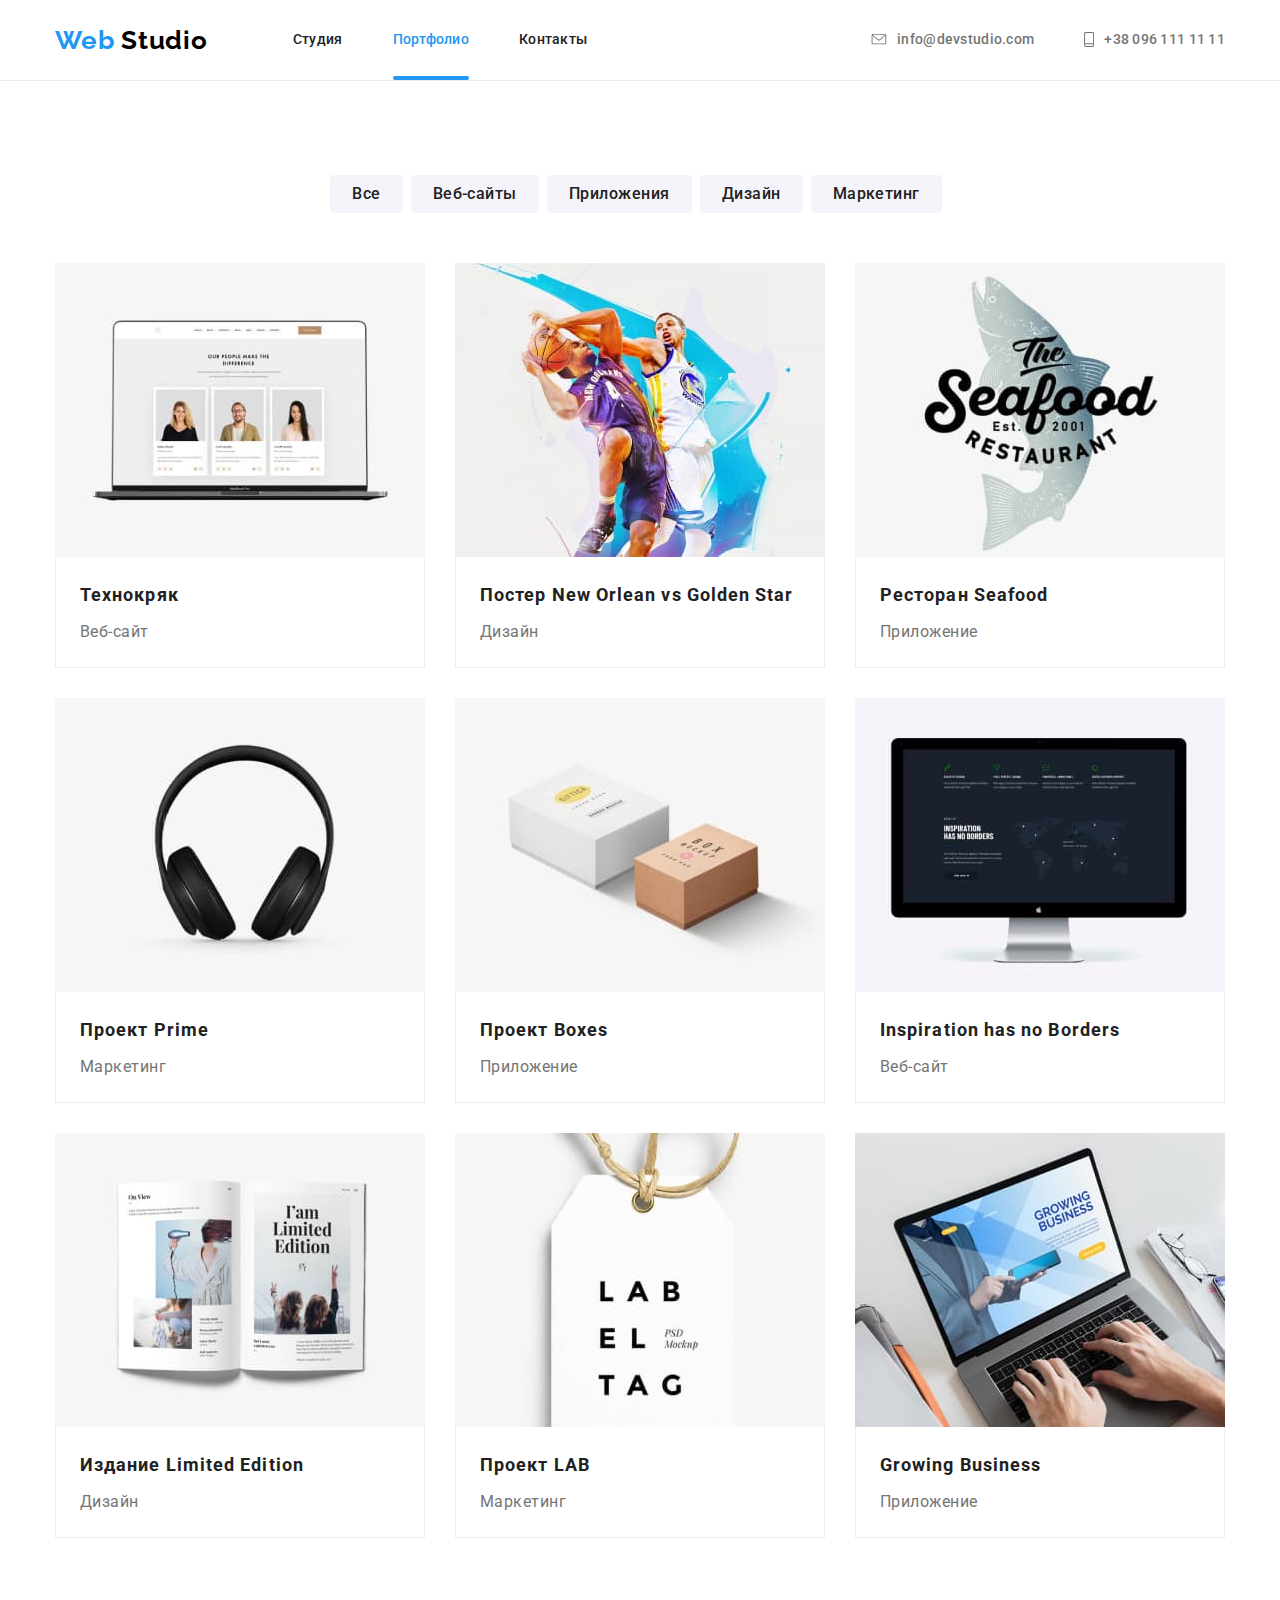
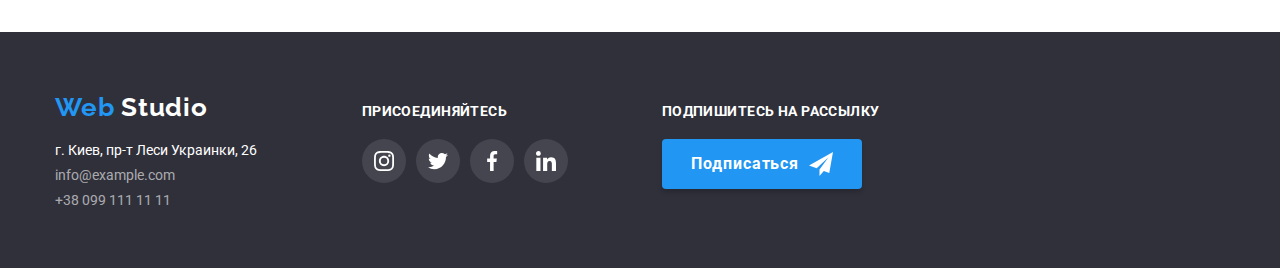
==== portfolio.html @ c721d7a6 "Добавлено файлы предыдущей работы" ====
<!DOCTYPE html>
<html lang="ru">
  <head>
    <meta charset="UTF-8" />
    <meta name="viewport" content="width=device-width, initial-scale=1.0" />
    <title lang="en">Portfolio</title>
    <link
      href="https://fonts.googleapis.com/css2?family=Raleway:wght@700&family=Roboto:wght@400;500;700;900&display=swap"
      rel="stylesheet"
    />
    <link rel="stylesheet" href="./css/styles.css" />
  </head>
  <body>
    <!-- ШАПКА САЙТА -->
    <header class="header">
      <div class="container">
        <nav class="navigation">
          <a class="logo-first-word link" href="./index.html" lang="en">
            <span class="logo-second-word">Web</span> Studio
          </a>
          <ul class="navigation-list list">
            <li class="navigation-list-li">
              <a class="navigation-list-item link" href="./index.html"
                >Студия</a
              >
            </li>
            <li class="navigation-list-li">
              <a
                class="navigation-list-item link headline"
                href="./portfolio.html"
                >Портфолио</a
              >
            </li>
            <li class="navigation-list-li">
              <a class="navigation-list-item link" href="">Контакты</a>
            </li>
          </ul>
        </nav>

        <address class="header-address">
          <ul class="header-address-list list">
            <li class="header-address-list-item">
              <a
                class="header-mail-link link"
                href="mailto:info@devstudio.com"
                lang="en"
              >
                <svg class="address-icons" width="16px" height="11px">
                  <use href="./images/sprite.svg#envelope"></use>
                </svg>
                info@devstudio.com
              </a>
            </li>
            <li class="header-address-list-item">
              <a class="header-tel-link link" href="tel:+380961111111">
                <svg class="address-icons" width="10px" height="15px">
                  <use href="./images/sprite.svg#tel"></use>
                </svg>
                +38 096 111 11 11
              </a>
            </li>
          </ul>
        </address>
      </div>
    </header>
    <main>
      <!-- ГАЛЕРЕЯ РАБОТ -->
      <div class="section container">
        <h1 hidden>Галерея работ</h1>
        <ul class="filter-list list">
          <li class="filter-list-items">
            <button class="filter-list-button" type="button">Все</button>
          </li>
          <li class="filter-list-items">
            <button class="filter-list-button" type="button">Веб-сайты</button>
          </li>
          <li class="filter-list-items">
            <button class="filter-list-button" type="button">Приложения</button>
          </li>
          <li class="filter-list-items">
            <button class="filter-list-button" type="button">Дизайн</button>
          </li>
          <li class="filter-list-items">
            <button class="filter-list-button" type="button">Маркетинг</button>
          </li>
        </ul>
        <ul class="gallery-list list">
          <li class="gallery-list-items">
            <a class="gallery-list-link link" href="">
              <div class="thumb">
                <img
                  class="gallery-img"
                  src="./images/our-works-gallery/techno-crack.jpg"
                  alt="Ноутбук с изображением"
                  width="370"
                  height="294"
                />
                <p class="gallery-list-text">
                  Технокряк это современная площадка распространения
                  коронавируса. Компании используют эту платформу для цифрового
                  шпионажа и атак на защищённые сервера конкурентов.
                </p>
              </div>
              <div class="gallery-list-subcontainer">
                <h2 class="gallery-list-titles">Технокряк</h2>
                <p class="gallery-list-description">Веб-сайт</p>
              </div>
            </a>
          </li>
          <li class="gallery-list-items">
            <a class="gallery-list-link link" href="">
              <div class="thumb">
                <img
                  class="gallery-img"
                  src="./images/our-works-gallery/poster-new-orlean-vs-golden-star.jpg"
                  alt="Два баскетболиста"
                  width="370"
                  height="294"
                />
                <p class="gallery-list-text">
                  Lorem ipsum dolor sit amet consectetur adipisicing elit.
                  Voluptas est quis odit saepe quasi! Excepturi doloribus ex
                  voluptates in quis laborum ab deleniti architecto qui.
                  Corrupti et enim veritatis quas!
                </p>
              </div>
              <div class="gallery-list-subcontainer">
                <h2 class="gallery-list-titles">
                  Постер <span lang="en">New Orlean vs Golden Star</span>
                </h2>
                <p class="gallery-list-description">Дизайн</p>
              </div>
            </a>
          </li>
          <li class="gallery-list-items">
            <a class="gallery-list-link link" href="">
              <div class="thumb">
                <img
                  class="gallery-img"
                  src="./images/our-works-gallery/restaurant-seafood.jpg"
                  alt="Изображение с логотипом ресторана"
                  width="370"
                  height="294"
                />
                <p class="gallery-list-text">
                  Lorem ipsum dolor sit amet consectetur adipisicing elit.
                  Voluptas est quis odit saepe quasi! Excepturi doloribus ex
                  voluptates in quis laborum ab deleniti architecto qui.
                  Corrupti et enim veritatis quas!
                </p>
              </div>
              <div class="gallery-list-subcontainer">
                <h2 class="gallery-list-titles">
                  Ресторан <span lang="en">Seafood</span>
                </h2>
                <p class="gallery-list-description">Приложение</p>
              </div>
            </a>
          </li>
          <li class="gallery-list-items">
            <a class="gallery-list-link link" href="">
              <div class="thumb">
                <img
                  class="gallery-img"
                  src="./images/our-works-gallery/project-prime.jpg"
                  alt="Черные наушники"
                  width="370"
                  height="294"
                />
                <p class="gallery-list-text">
                  Lorem ipsum dolor sit amet consectetur adipisicing elit.
                  Voluptas est quis odit saepe quasi! Excepturi doloribus ex
                  voluptates in quis laborum ab deleniti architecto qui.
                  Corrupti et enim veritatis quas!
                </p>
              </div>
              <div class="gallery-list-subcontainer">
                <h2 class="gallery-list-titles">
                  Проект <span lang="en">Prime</span>
                </h2>
                <p class="gallery-list-description">Маркетинг</p>
              </div>
            </a>
          </li>
          <li class="gallery-list-items">
            <a class="gallery-list-link link" href="">
              <div class="thumb">
                <img
                  class="gallery-img"
                  src="./images/our-works-gallery/project-boxes.jpg"
                  alt="Две коробки"
                  width="370"
                  height="294"
                />
                <p class="gallery-list-text">
                  Lorem ipsum dolor sit amet consectetur adipisicing elit.
                  Voluptas est quis odit saepe quasi! Excepturi doloribus ex
                  voluptates in quis laborum ab deleniti architecto qui.
                  Corrupti et enim veritatis quas!
                </p>
              </div>
              <div class="gallery-list-subcontainer">
                <h2 class="gallery-list-titles">
                  Проект <span lang="en">Boxes</span>
                </h2>
                <p class="gallery-list-description">Приложение</p>
              </div>
            </a>
          </li>
          <li class="gallery-list-items">
            <a class="gallery-list-link link" href="">
              <div class="thumb">
                <img
                  class="gallery-img"
                  src="./images/our-works-gallery/inspiration-has-no-borders.jpg"
                  alt="Монитор с изображением"
                  width="370"
                  height="294"
                />
                <p class="gallery-list-text">
                  Lorem ipsum dolor sit amet consectetur adipisicing elit.
                  Voluptas est quis odit saepe quasi! Excepturi doloribus ex
                  voluptates in quis laborum ab deleniti architecto qui.
                  Corrupti et enim veritatis quas!
                </p>
              </div>
              <div class="gallery-list-subcontainer">
                <h2 class="gallery-list-titles" lang="en">
                  Inspiration has no Borders
                </h2>
                <p class="gallery-list-description">Веб-сайт</p>
              </div>
            </a>
          </li>
          <li class="gallery-list-items">
            <a class="gallery-list-link link" href="">
              <div class="thumb">
                <img
                  class="gallery-img"
                  src="./images/our-works-gallery/the-edition-limited-edition.jpg"
                  alt="Открытый глянцевый журнал"
                  width="370"
                  height="294"
                />
                <p class="gallery-list-text">
                  Lorem ipsum dolor sit amet consectetur adipisicing elit.
                  Voluptas est quis odit saepe quasi! Excepturi doloribus ex
                  voluptates in quis laborum ab deleniti architecto qui.
                  Corrupti et enim veritatis quas!
                </p>
              </div>
              <div class="gallery-list-subcontainer">
                <h2 class="gallery-list-titles">
                  Издание <span lang="en">Limited Edition</span>
                </h2>
                <p class="gallery-list-description">Дизайн</p>
              </div>
            </a>
          </li>
          <li class="gallery-list-items">
            <a class="gallery-list-link link" href="">
              <div class="thumb">
                <img
                  class="gallery-img"
                  src="./images/our-works-gallery/project-lab.jpg"
                  alt="Изображение с логотипом проекта"
                  width="370"
                  height="294"
                />
                <p class="gallery-list-text">
                  Lorem ipsum dolor sit amet consectetur adipisicing elit.
                  Voluptas est quis odit saepe quasi! Excepturi doloribus ex
                  voluptates in quis laborum ab deleniti architecto qui.
                  Corrupti et enim veritatis quas!
                </p>
              </div>
              <div class="gallery-list-subcontainer">
                <h2 class="gallery-list-titles">
                  Проект <span lang="en">LAB</span>
                </h2>
                <p class="gallery-list-description">Маркетинг</p>
              </div>
            </a>
          </li>
          <li class="gallery-list-items">
            <a class="gallery-list-link link" href="">
              <div class="thumb">
                <img
                  class="gallery-img"
                  src="./images/our-works-gallery/growing-business.jpg"
                  alt="Ноутбук на столе"
                  width="370"
                  height="294"
                />
                <p class="gallery-list-text">
                  Lorem ipsum dolor sit amet consectetur adipisicing elit.
                  Voluptas est quis odit saepe quasi! Excepturi doloribus ex
                  voluptates in quis laborum ab deleniti architecto qui.
                  Corrupti et enim veritatis quas!
                </p>
              </div>
              <div class="gallery-list-subcontainer">
                <h2 class="gallery-list-titles" lang="en">Growing Business</h2>
                <p class="gallery-list-description">Приложение</p>
              </div>
            </a>
          </li>
        </ul>
      </div>
    </main>
    <!-- ПОДВАЛ -->
    <footer class="footer">
      <div class="footer-content container">
        <div class="footer-logo-address">
          <a class="logo-first-word link" href="./index.html" lang="en">
            <span class="logo-second-word">Web</span> Studio
          </a>
          <address class="footer-address">
            <ul class="footer-address-list list">
              <li class="footer-address-list-item">
                <a
                  class="footer-map-link link"
                  href="https://goo.gl/maps/3jnBn2sc8KfoZLwA9"
                  target="_blank"
                >
                  г. Киев, пр-т Леси Украинки, 26
                </a>
              </li>
              <li class="footer-address-list-item">
                <a
                  class="footer-mail-link link"
                  href="mailto:info@example.com"
                  lang="en"
                  >info@example.com</a
                >
              </li>
              <li class="footer-address-list-item">
                <a class="footer-tel-link link" href="tel:+380991111111"
                  >+38 099 111 11 11</a
                >
              </li>
            </ul>
          </address>
        </div>
        <div class="footer-call">
          <p class="call">присоединяйтесь</p>
          <ul class="social-links list">
            <li class="social-links-item">
              <a
                class="social-links-background"
                href=""
                aria-label="иконка инстаграма"
              >
                <svg class="social-links-icon">
                  <use href="./images/sprite.svg#instagram"></use>
                </svg>
              </a>
            </li>
            <li class="social-links-item">
              <a
                class="social-links-background"
                href=""
                aria-label="иконка твиттера"
              >
                <svg class="social-links-icon">
                  <use href="./images/sprite.svg#twitter"></use>
                </svg>
              </a>
            </li>
            <li class="social-links-item">
              <a
                class="social-links-background"
                href=""
                aria-label="иконка фейсбука"
              >
                <svg class="social-links-icon">
                  <use href="./images/sprite.svg#facebook"></use>
                </svg>
              </a>
            </li>
            <li class="social-links-item">
              <a
                class="social-links-background"
                href=""
                aria-label="иконка линкедина"
              >
                <svg class="social-links-icon">
                  <use href="./images/sprite.svg#linkedin"></use>
                </svg>
              </a>
            </li>
          </ul>
        </div>
        <div class="form">
          <p class="call">подпишитесь на рассылку</p>
          <button class="subscribe-button" type="button">
            Подписаться
            <svg class="icon-send" width="24px" height="24px">
              <use href="./images/sprite.svg#airplane"></use>
            </svg>
          </button>
        </div>
      </div>
    </footer>
  </body>
</html>
---- css/styles.css ----
:root {
  --main-font: "Roboto", sans-serif;
  --secondary-font: "Raleway", sans-serif;
  --title-dark-color: #212121;
  --title-light-color: #ffffff;
  --text-dark-color: #757575;
  --text-light-color: rgba(255, 255, 255, 0.6);
  --accent-color: #2196f3;
  --logo-color: #000000;
}

html {
  box-sizing: border-box;
}

*,
*::before,
*::after {
  box-sizing: inherit;
  margin: 0;
  padding: 0;
}

body {
  background-color: #ffffff;
  font-family: var(--main-font);
  font-size: 14px;
  color: var(--text-dark-color);
}

h1 {
  margin: 0;
}

img {
  display: block;
  max-width: 100%;
  height: auto;
}

.header-address,
.footer-address {
  font-style: normal;
}

.link {
  text-decoration: none;
  display: block;
}

.list {
  list-style: none;
}

.section {
  padding-top: 94px;
  padding-bottom: 94px;
}
/* ШАПКА САЙТА */

.container {
  width: 1200px;
  padding-left: 15px;
  padding-right: 15px;
  margin-left: auto;
  margin-right: auto;
}

.navigation {
  display: flex;
  align-items: center;
  justify-content: baseline;
}

.navigation-list {
  display: flex;
}

.navigation-list-li:not(:last-child) {
  margin-right: 50px;
}

.logo-first-word {
  margin-right: 85px;
}

.header {
  border-bottom: 1px solid #ececec;
}

.header .container {
  display: flex;
  align-items: center;
  justify-content: space-between;
}

.header-address-list {
  display: flex;
}
.header .header-mail-link {
  display: flex;
  align-items: center;
  margin-right: 50px;
}

.header .header-tel-link {
  display: flex;
  align-items: center;
}

.logo-first-word,
.logo-second-word {
  font-family: var(--secondary-font);
  font-weight: 700;
  font-size: 26px;
  line-height: 1.19;
  letter-spacing: 0.03em;
}

.navigation-list-item,
.header-mail-link,
.header-tel-link {
  font-weight: 500;
  line-height: 1.14;
  letter-spacing: 0.02em;
  padding-top: 32px;
  transition-property: color;
  transition-duration: 250ms;
  transition-timing-function: cubic-bezier(0.4, 0, 0.2, 1);
}
.header-mail-link,
.header-tel-link {
  padding-bottom: 32px;
}

.address-icons {
  fill: currentColor;
  margin-right: 10px;
}

.address-container {
  display: flex;
  align-content: center;
}

.navigation-list-item::after {
  margin-left: auto;
  margin-right: auto;
  margin-top: 28px;

  display: block;
  content: " ";
  height: 0;
  background-color: var(--accent-color);
}

.navigation-list-item {
  color: var(--title-dark-color);
}
.headline::after {
  margin-left: auto;
  margin-right: auto;
  margin-top: 28px;

  display: block;
  content: " ";
  height: 4px;
  background-color: var(--accent-color);
  border-radius: 2px;
}
.headline {
  color: var(--accent-color);
}

.logo-second-word {
  color: var(--accent-color);
}

.logo-first-word {
  color: var(--logo-color);
}

.header-mail-link,
.header-tel-link {
  color: var(--text-dark-color);
}

.navigation-list-item:hover,
.navigation-list-item:focus,
.header-mail-link:hover,
.header-mail-link:focus,
.header-tel-link:hover,
.header-tel-link:focus {
  color: var(--accent-color);
}

/* СЕКЦИЯ ГЕРОЙ */

.hero-title {
  margin-bottom: 30px;

  font-weight: 900;
  font-size: 44px;
  line-height: 1.36;
  text-align: center;
  letter-spacing: 0.06em;
  text-transform: uppercase;
  color: var(--title-light-color);
}

.hero {
  padding-top: 200px;
  padding-bottom: 200px;

  background-color: rgba(47, 48, 58, 0.8);

  height: 600px;
  max-width: 1600px;
  margin-left: auto;
  margin-right: auto;
  background-image: linear-gradient(
      to right,
      rgba(47, 48, 58, 0.8),
      rgba(47, 48, 58, 0.8)
    ),
    url(../images/hero/header-img.jpg);
  background-repeat: no-repeat;
  /* background-size: cover; */
  background-position: center;
}

.order-button {
  display: block;
  margin-left: auto;
  margin-right: auto;
  padding: 10px 32px;
  cursor: pointer;
}

.order-button {
  font-family: var(--main-font);
  font-weight: bold;
  font-size: 16px;
  line-height: 1.88;
  /* display: flex; */
  align-items: center;
  text-align: center;
  letter-spacing: 0.06em;
  color: var(--title-light-color);
  background-color: var(--accent-color);
  border-radius: 4px;
  border: none;
}

/* СЕКЦИЯ О НАС */

.about-us-list {
  display: flex;
}

.about-us-list-item:not(:last-child) {
  margin-right: 30px;
}

.about-us-background {
  background: #f5f4fa;
  padding: 25px 100px;
  border-radius: 4px;
  height: 120px;
  width: 270px;
}

.about-us-titles {
  margin-top: 30px;
  margin-bottom: 10px;
}

.about-us-titles {
  font-weight: 700;
  font-size: 14px;
  line-height: 1.14px;
  letter-spacing: 0.03em;
  text-transform: uppercase;
  color: var(--title-dark-color);
}

.about-us-texts {
  font-weight: 400;
  line-height: 1.71;
  letter-spacing: 0.03em;
}

.team-names-titles {
  color: var(--title-dark-color);
}

/* СЕКЦИИ ОБЩЕЕ */
.section-titles {
  font-weight: 700;
  font-size: 36px;
  line-height: 1.17;
  text-align: center;
  letter-spacing: 0.03em;
  color: var(--title-dark-color);
}

/* СЕКЦИЯ ЧЕМ МЫ ЗАНИМАЕМСЯ */

.what-we-do {
  padding-bottom: 94px;
}
.what-we-do-title {
  margin-bottom: 50px;
}

.our-doing-list {
  display: flex;
}

.our-doing-list-item:not(:last-child) {
  margin-right: 30px;
}

.our-doing-texts {
  font-weight: 700;
  line-height: 1.14;
  text-align: center;
  letter-spacing: 0.03em;
  text-transform: uppercase;
  color: var(--title-light-color);
  background: rgba(47, 48, 58, 0.8);
  padding-top: 27px;
  padding-bottom: 27px;
}

.our-doing-thumb {
  position: relative;
}

.our-doing-texts {
  position: absolute;
  bottom: 0;
  left: 0;
  width: 100%;
}
/* СЕКЦИЯ О КОМАНДЕ */

.command {
  background: #f5f4fa;
}

.team-title {
  margin-bottom: 50px;
}

.team-list {
  display: flex;
}

.team-list-item {
  background: #ffffff;
  /* material shadow v1 */

  box-shadow: 0px 2px 1px rgba(0, 0, 0, 0.2), 0px 1px 1px rgba(0, 0, 0, 0.14),
    0px 1px 3px rgba(0, 0, 0, 0.12);
  border-radius: 0px 0px 4px 4px;
}

.team-list-item:not(:last-child) {
  margin-right: 30px;
}

.team-names-titles {
  margin-top: 30px;
  margin-bottom: 10px;
}

.social-links {
  display: flex;
}

.command-social-links-item {
  margin-top: 16px;
  margin-bottom: 24px;
  width: 44px;
  height: 44px;

  border-radius: 50%;
  padding: 12px;
  transition-property: background;
  transition-duration: 250ms;
  transition-timing-function: cubic-bezier(0.4, 0, 0.2, 1);
}

.command-social-links-item:not(:last-child) {
  margin-right: 10px;
}
.command-social-icon {
  fill: #afb1b8;
  width: 20px;
  height: 20px;

  transition-property: fill;
  transition-duration: 250ms;
  transition-timing-function: cubic-bezier(0.4, 0, 0.2, 1);
}

.command-social-links-item:hover,
.command-social-links-item:focus {
  background: var(--accent-color);
}
.command-social-links-item:hover .command-social-icon {
  fill: #fff;
}

.team-list .social-links {
  justify-content: center;
}

.social-links-item:not(:last-child) {
  margin-right: 10px;
}

.team-names-titles {
  font-weight: 500;
  font-size: 16px;
  line-height: 1.19;
  text-align: center;
  letter-spacing: 0.03em;
}
.team-profession {
  font-weight: 400;
  font-size: 16px;
  line-height: 1.19;
  text-align: center;
  letter-spacing: 0.03em;
}

/* НАШИ КЛИЕНТЫ */

.clients-title {
  margin-bottom: 50px;
}

.clients-list {
  display: flex;
}

.clients-link {
  display: flex;
  width: 170px;
  height: 90px;
  border: 1px solid #afb1b8;
  border-radius: 4px;
  justify-content: center;
  align-items: center;
  color: #afb1b8;

  transition: color 250ms cubic-bezier(0.4, 0, 0.2, 1),
    border-color 250ms cubic-bezier(0.4, 0, 0.2, 1);
}

.clients-link:hover,
.clients-link:focus {
  border-color: var(--accent-color);
  color: var(--accent-color);
}

.clients-list-items:not(:last-child) {
  margin-right: 30px;
}

.clients-icon {
  fill: currentColor;
}

.clients-icon:hover,
.clients-icon:focus {
  fill: currentColor;
}

/* ПОДВАЛ */

.footer .container {
  display: flex;
}

.footer {
  background: #2f303a;
}

.footer-logo-address {
  margin-right: 69px;
  padding-top: 60px;
  padding-bottom: 60px;
}

.footer .logo-first-word {
  margin-bottom: 20px;
}

.footer-address-list-item:not(:last-child) {
  margin-bottom: 9px;
}

.footer .logo-first-word {
  color: var(--title-light-color);
}

.footer-call {
  padding-top: 72px;
  margin-right: 94px;
}

.form {
  padding-top: 72px;
}

.call {
  margin-bottom: 20px;
}

.call {
  font-weight: 700;
  line-height: 1.14;
  letter-spacing: 0.03em;
  text-transform: uppercase;
  color: var(--title-light-color);
}

.social-links-background {
  display: inline-block;
  width: 44px;
  height: 44px;
  border-radius: 50%;
  background-size: 20px;
  padding: 12px;
  /* background-repeat: no-repeat;
  background-position: center; */
  background-color: rgba(255, 255, 255, 0.1);
  transition: background-color 250ms cubic-bezier(0.4, 0, 0.2, 1);
}

.social-links-background:hover,
.social-links-background:focus {
  background-color: var(--accent-color);
}

.social-links-icon {
  fill: #fff;
  width: 20px;
  height: 20px;
}

.footer-map-link {
  color: var(--title-light-color);
}

.footer-mail-link,
.footer-tel-link {
  color: var(--text-light-color);
}

.subscribe-button {
  font-family: var(--main-font);
  font-weight: 700;
  font-size: 16px;
  line-height: 1.88;
  padding: 10px 28px 10px 29px;
  background-color: var(--accent-color);
  width: 200px;
  height: 50px;
  display: flex;
  align-items: center;

  letter-spacing: 0.06em;
  color: var(--title-light-color);
  color: #ffffff;
  border-radius: 4px;
  border: none;
  box-shadow: 0px 4px 4px rgba(0, 0, 0, 0.15);
  cursor: pointer;
}

.icon-send {
  margin-left: 10px;
}

/* СТРАНИЦА ПОРТФОЛИО */

.filter-list {
  display: flex;
  justify-content: center;
  margin-bottom: 50px;
}

.filter-list-button {
  padding: 6px 22px;
  margin-right: 8px;

  border: none;
}

/* .gallery-img {
  width: 100%;
} */

.gallery-list {
  display: flex;
  flex-wrap: wrap;
}

.gallery-list-items {
  width: calc((100% - 60px) / 3);
  margin-right: 30px;
  margin-bottom: 30px;
}

.gallery-list-items:nth-child(3n) {
  margin-right: 0;
}

.gallery-list-items:nth-last-child(-n + 3) {
  margin-bottom: 0;
}

.gallery-list-items:hover {
  box-shadow: 1px 4px 6px rgba(0, 0, 0, 0.16), 0px 4px 4px rgba(0, 0, 0, 0.06),
    0px 1px 1px rgba(0, 0, 0, 0.12);
}

.gallery-list-subcontainer {
  padding: 20px 24px;
  border-left: 1px solid #eeeeee;
  border-right: 1px solid #eeeeee;
  border-bottom: 1px solid #eeeeee;
}

.gallery-list-titles {
  margin-bottom: 4px;
}

.filter-list-button {
  font-family: var(--main-font);
  font-weight: 500;
  font-size: 16px;
  line-height: 1.62;
  text-align: center;
  letter-spacing: 0.03em;
  background: #f5f4fa;
  border-radius: 4px;
  color: var(--title-dark-color);
  cursor: pointer;

  transition: color 250ms cubic-bezier(0.4, 0, 0.2, 1),
    background-color 250ms cubic-bezier(0.4, 0, 0.2, 1),
    box-shadow 250ms cubic-bezier(0.4, 0, 0.2, 1);
}

.filter-list-button:hover,
.filter-list-button:focus {
  color: var(--title-light-color);
  background-color: var(--accent-color);
  box-shadow: 0px 2px 2px rgba(0, 0, 0, 0.12), 0px 1px 2px rgba(0, 0, 0, 0.08),
    0px 3px 1px rgba(0, 0, 0, 0.1);
}

.gallery-list-titles {
  font-weight: 700;
  font-size: 18px;
  line-height: 2;
  letter-spacing: 0.06em;
  color: var(--title-dark-color);
}

.gallery-list-description {
  font-weight: 400;
  font-size: 16px;
  line-height: 1.87;
  letter-spacing: 0.03em;
  color: var(--text-dark-color);
}

.gallery-list-text {
  padding: 24px 63px;

  font-weight: 400;
  font-size: 18px;
  line-height: 1.56;
  letter-spacing: 0.03em;
  color: var(--title-light-color);
  background: rgba(33, 150, 243, 0.9);
}

.thumb {
  position: relative;
  overflow: hidden;
}

.gallery-list-text {
  position: absolute;
  top: 0;
  right: 0;
  width: 100%;
  height: 100%;
  /* opacity: 0; */

  transform: translateY(100%);
  transition: transform 250ms cubic-bezier(0.4, 0, 0.2, 1);
}

.gallery-list-items:hover .gallery-list-text {
  /* opacity: 1; */
  transform: translateY(0);
}
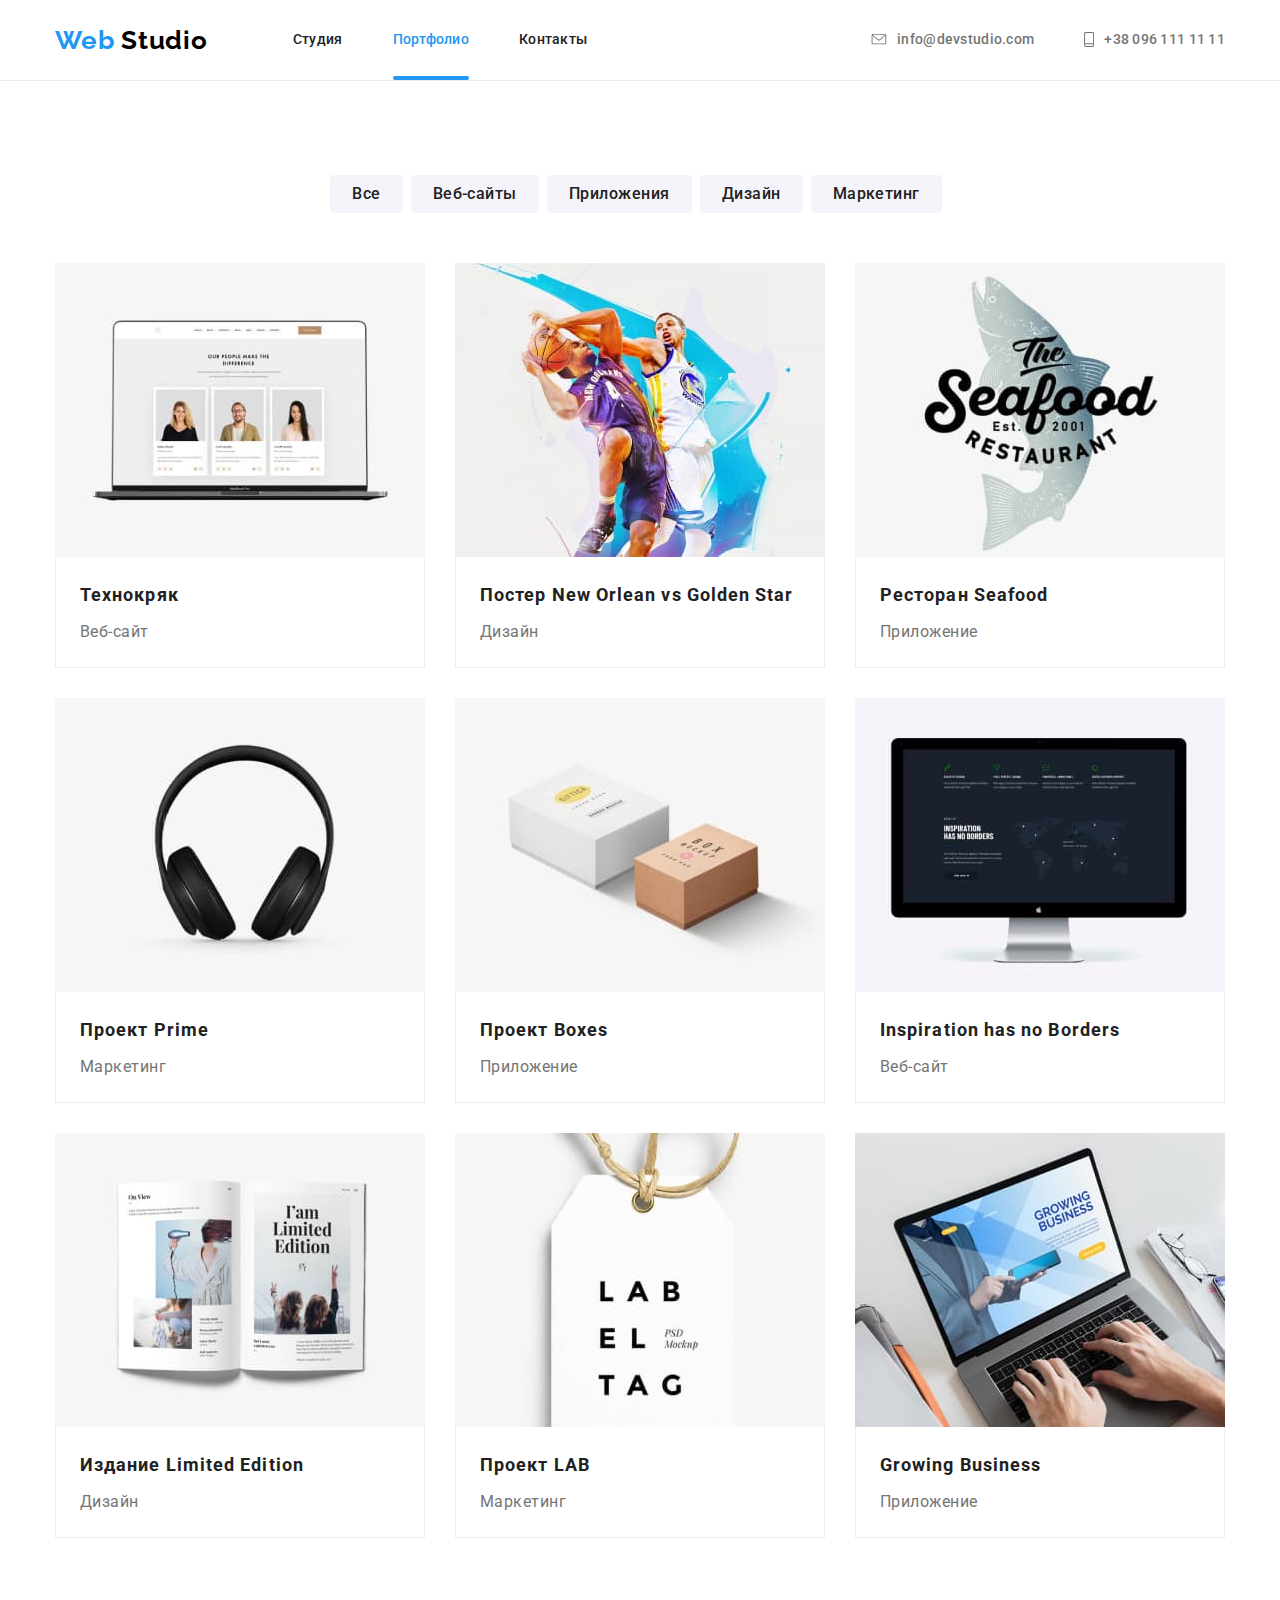
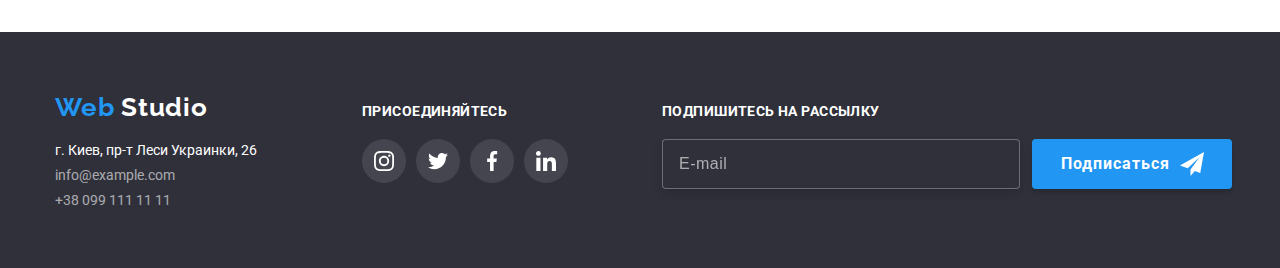
==== commit be68e227: "Добавлено разметку формы в футере" ====
--- a/portfolio.html
+++ b/portfolio.html
@@ -391,14 +391,19 @@
             </li>
           </ul>
         </div>
-        <div class="form">
-          <p class="call">подпишитесь на рассылку</p>
-          <button class="subscribe-button" type="button">
-            Подписаться
-            <svg class="icon-send" width="24px" height="24px">
-              <use href="./images/sprite.svg#airplane"></use>
-            </svg>
-          </button>
+        <div class="footer-form">
+          <form>
+            <p class="call">подпишитесь на рассылку</p>
+            <div class="form-wraper">
+              <input type="email" class="input-email" placeholder="E-mail" />
+              <button class="subscribe-button" type="submit">
+                Подписаться
+                <svg class="icon-send" width="24px" height="24px">
+                  <use href="./images/sprite.svg#airplane"></use>
+                </svg>
+              </button>
+            </div>
+          </form>
         </div>
       </div>
     </footer>
--- a/css/styles.css
+++ b/css/styles.css
@@ -505,15 +505,12 @@
 
 .footer .logo-first-word {
   color: var(--title-light-color);
+  width: 153px;
 }
 
 .footer-call {
   padding-top: 72px;
   margin-right: 94px;
-}
-
-.form {
-  padding-top: 72px;
 }
 
 .call {
@@ -561,6 +558,42 @@
   color: var(--text-light-color);
 }
 
+/* ФОРМА */
+
+.footer-form {
+  padding-top: 72px;
+}
+
+.form-wraper {
+  display: flex;
+}
+
+.input-email {
+  width: 358px;
+  height: 50px;
+  padding-left: 16px;
+  margin-right: 12px;
+
+  font-size: 16px;
+  line-height: 1.25;
+  letter-spacing: 0.03em;
+
+  color: rgba(255, 255, 255, 0.6);
+
+  background: #2f303a;
+  border: 1px solid rgba(255, 255, 255, 0.3);
+  filter: drop-shadow(0px 4px 4px rgba(0, 0, 0, 0.15));
+  border-radius: 4px;
+}
+
+.input-email::placeholder {
+  font-size: 16px;
+  line-height: 1.25;
+  letter-spacing: 0.03em;
+
+  color: rgba(255, 255, 255, 0.6);
+}
+
 .subscribe-button {
   font-family: var(--main-font);
   font-weight: 700;
